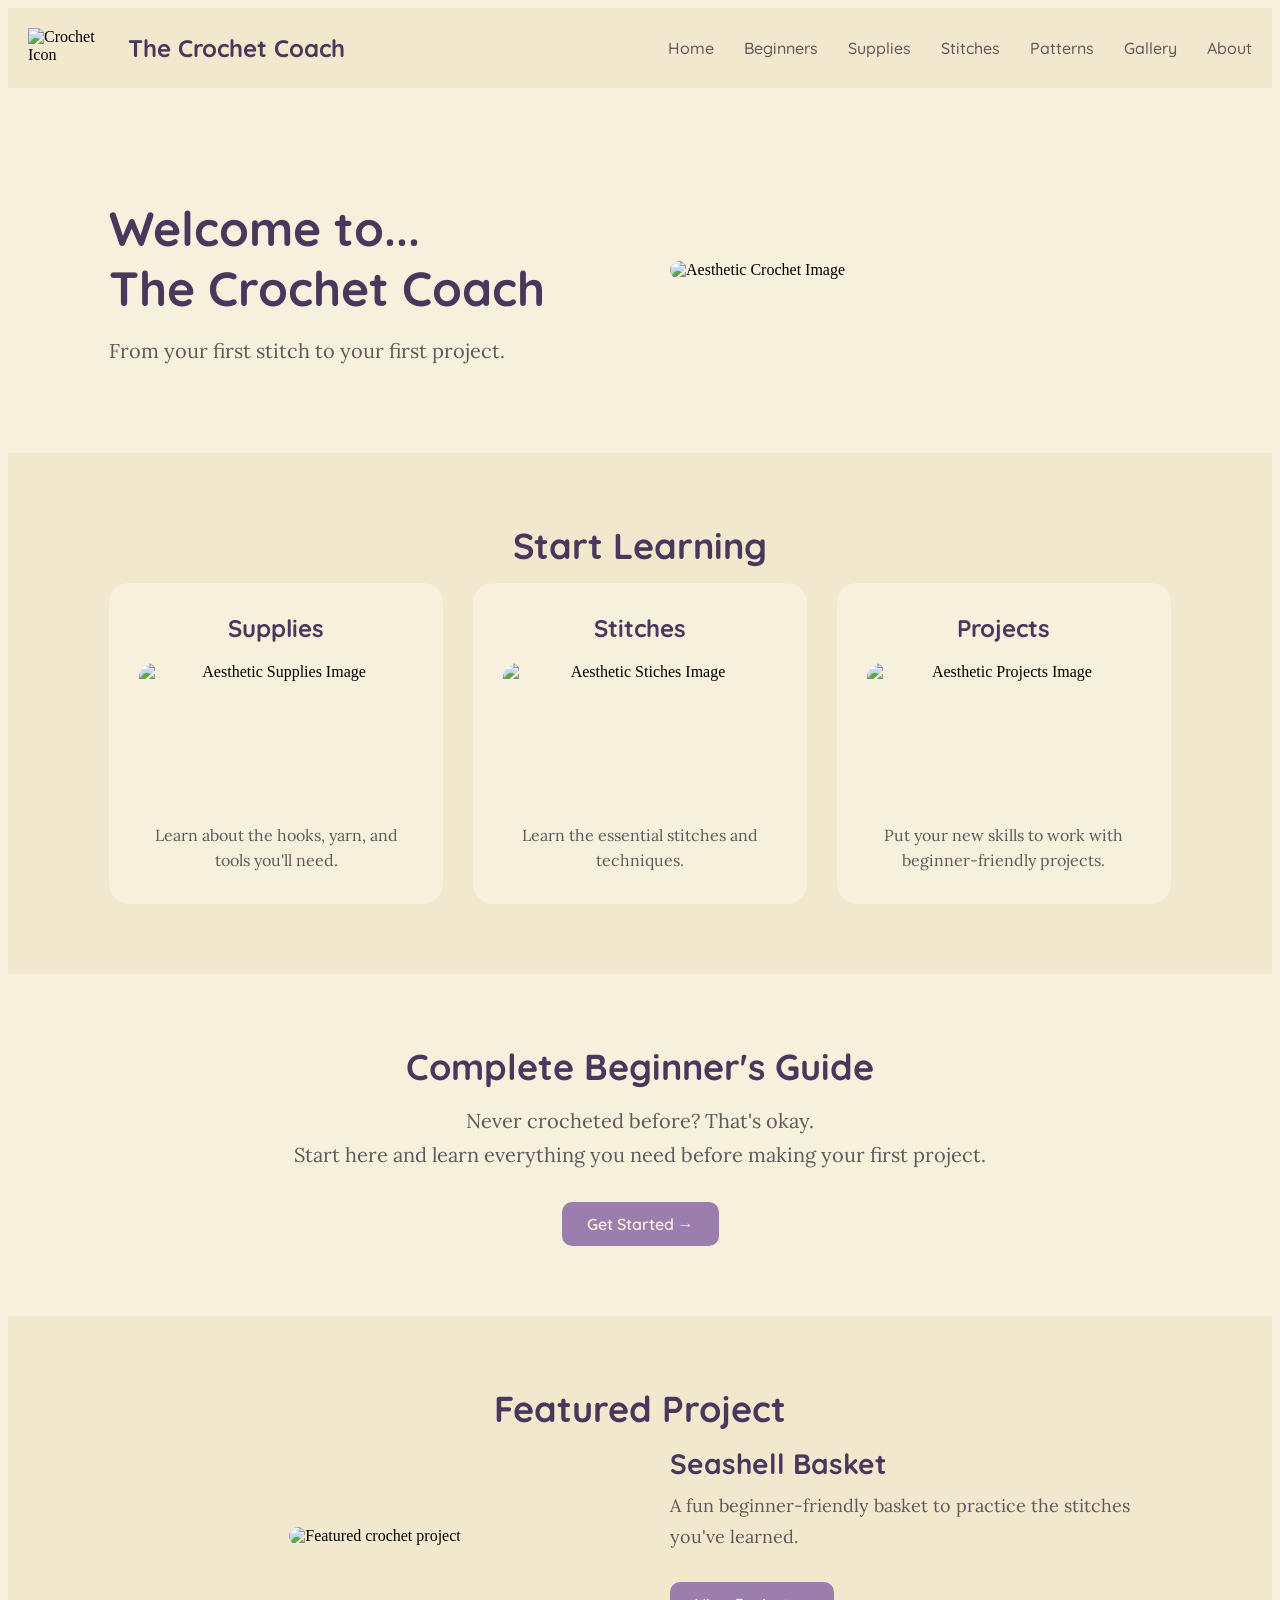
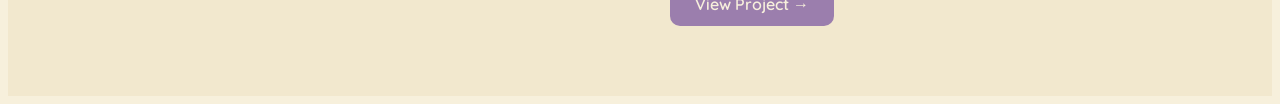
==== index.html @ aab61ac1 "Built website" ====
<!DOCTYPE html>
<html>

<head>
    <title>The Crochet Coach</title>
    <link rel="stylesheet" href="style.css">
</head>

<body>

<header>
    <nav>
        <div class="logo">
            <img src="images/Icon.png" alt="Crochet Icon">
            <span>The Crochet Coach</span>
        </div>

        <div class="nav">
            <a href="index.html">Home</a>
            <a href="/Pages/beginner-guide.html">Beginners</a>
            <a href="/Pages/supplies.html">Supplies</a>
            <a href="/Pages/stitches.html">Stitches</a>
            <a href="/Pages/patterns.html">Patterns</a>
            <a href="/Pages/gallery.html">Gallery</a>
            <a href="/Pages/about.html">About</a>

        </div>
    </nav>
</header>

<main>
    <!--Intro-->
    <section class="intro">
        <div class="welcome">
            <h1>Welcome to... <br> The Crochet Coach</h1>
            <p>From your first stitch to your first project.</p>
        </div>

        <div class="image">
            <img src="images/Hands&Hook.jpg" alt="Aesthetic Crochet Image">
        </div>
    </section>

    <!--Start Learning-->
    <section class="section-dark">
        <h2 class="section-title">Start Learning</h2>

        <div class="cards">

            <a href="Pages/supplies.html" class="link-card">
                <h3>Supplies</h3>
                <img src="images/Supplies.jpg" alt="Aesthetic Supplies Image">
                <p>Learn about the hooks, yarn, and tools you'll need.</p>
            </a>

            <a href="Pages/stiches.html" class="link-card">
                <h3>Stitches</h3>
                <img src="images/Stiches.jpg" alt="Aesthetic Stiches Image">
                <p>Learn the essential stitches and techniques.</p>
            </a>

            <a href="Pages/patterns.html" class="link-card">
                <h3>Projects</h3>
                <img src="images/Projects.jpg" alt="Aesthetic Projects Image">
                <p>Put your new skills to work with beginner-friendly projects.</p>
            </a>

        </div>
    </section>

    <!--Complete Beginner's Guide-->
    <section class="section-light">

        <h2 class="section-title">Complete Beginner's Guide</h2>

        <p class="section-description">
             Never crocheted before? That's okay. <br> Start here and learn everything you need before making your first project. 
        </p>

        <a href="Pages/beginner-guide.html" class="button">
            Get Started →
        </a>
    </section>

    <!--Featured Project-->
    <section class="section-dark">
        <h2 class="section-title">Featured Project</h2>

        <div class="column">
            <div class="image feature-img">
                <img src="images/Basket.png" alt="Featured crochet project">
            </div>

            <div class="featured-text">
                <h3 class="section-subtitle-main">Seashell Basket</h3>
                <p class="section-content">
                    A fun beginner-friendly basket to practice the
                    stitches you've learned.
                </p>

                <a href="https://www.youtube.com/watch?v=_e1Mk2yAWjg" class="button" target="_blank">View Project →</a>
            </div>

        </div>
    </section>
</main>

</body>

</html>
---- style.css ----
/*----Fonts----*/
@import url('https://fonts.googleapis.com/css2?family=Lora:wght@400;500&family=Quicksand:wght@400;500;600;700&display=swap');
/*--------------------*/

/*----General----*/
body{
    background-color: #F7F0DC;
}

p {
    color: #62575A;
    font-family:'Lora', serif;
}

.page-intro {
    text-align: center;
    padding: 80px 8% 60px;
}

.page-intro h1 {
    font-family: 'Quicksand', sans-serif;
    font-size: 48px;
    font-weight: 700;
    color: #4B365C;
    margin: 0 0 15px;
}

.page-intro p {
    font-family: 'Lora', serif;
    font-size: 20px;
    color: #62575A;
    margin: 0;
}

.section-light{
    background-color: #F7F0DC;
    text-align: center;
    padding: 70px 8%;
}

.section-dark{
    background-color: #F2E8CE;
    text-align: center;
    padding: 70px 8%;
}

.section-title{
    font-family: 'Quicksand', sans-serif;
    font-size: 36px;
    font-weight: 700;
    color: #4B365C;
    margin: 0 0 15px;
}

.section-description {
    font-family: 'Lora', serif;
    font-size: 20px;
    line-height: 1.7;
    color: #62575A;
    margin: 0 0 30px;
}

.section-content {
    font-family: 'Lora', serif;
    font-size: 18px;
    line-height: 1.7;
    color: #62575A;
    margin: 0 0 30px;
}

.section-subtitle-main {
    font-family: 'Quicksand', sans-serif;
    font-size: 28px;
    color: #4B365C;
    margin: 0 0 10px;
}

.section-subtitle {
    font-family: 'Quicksand', sans-serif;
    font-size: 22px;
    color: #4B365C;
    margin: 0 0 10px;
}
/*--------------------*/

/*----Images----*/
.image {
    flex: 1;
}

.image img {
    width: 100%;
    max-width: 550px;
    border-radius: 20px;
}
/*--------------------*/

/*----Columns----*/
.column {
    display: flex;
    align-items: center;
    justify-content: center;
    gap: 60px;
    max-width: 1000px;
    margin: 0 auto;
}
/*--------------------*/

/*----Cards----*/
.cards {
    display: flex;
    justify-content: center;
    align-items:stretch;
    gap: 30px;
}

.card {
    background-color: #F7F0DC;
    padding: 30px;
    border-radius: 20px;
    flex: 1;
    max-width: 300px;
}

.card h3 {
    font-family: 'Quicksand', sans-serif;
    font-size: 24px;
    color: #4B365C;
    margin-top: 0;
    margin-bottom: 20px;
}

.card img {
    width: 100%;
    height: 140px;
    object-fit: cover;
    border-radius: 15px;
    display: block;
    margin-bottom: 20px;
}

.card p {
    font-family: 'Lora', serif;
    font-size: 16px;
    line-height: 1.6;
    color: #62575A;
    margin: 0;
    
}

.link-card {
    background-color: #F7F0DC;
    padding: 30px;
    border-radius: 20px;
    flex: 1;
    max-width: 300px;
    transition: transform 0.2s ease, box-shadow 0.2s ease;
    color: inherit;
    text-decoration: none;
}

.link-card:hover {
    transform: translateY(-10px);
    box-shadow: 0 10px 25px rgba(75, 54, 92, 0.25);
}

.link-card h3 {
    font-family: 'Quicksand', sans-serif;
    font-size: 24px;
    color: #4B365C;
    margin-top: 0;
    margin-bottom: 20px;
}

.link-card img {
    width: 100%;
    height: 140px;
    object-fit: cover;
    border-radius: 15px;
    display: block;
    margin-bottom: 20px;
}

.link-card p {
    font-family: 'Lora', serif;
    font-size: 16px;
    line-height: 1.6;
    color: #62575A;
    margin: 0;
    
}
/*--------------------*/

/*----Buttons----*/
.button {
    display: inline-block;
    background-color: #9B7EAD;
    color: #F7F0DC;
    font-family: 'Quicksand', sans-serif;
    font-weight: 600;
    text-decoration: none;
    padding: 12px 25px;
    border-radius: 10px;
    transition: background-color 0.2s ease, transform 0.2s ease;
}

.button:hover {
    background-color: #9260b1;
    transform: translateY(-2px);
}
/*--------------------*/

/*----Header & Navigation----*/
header {
    background-color: #F2E8CE;
    padding: 20px;
}

nav {
    display: flex;
    justify-content: space-between;
    align-items: center;
}

.logo {
    display: flex;
    align-items:center;
    gap: 20px;
}

.logo img{
    height: 40px;
    width: 80px;
}

.logo span{
    font-family: 'Quicksand', sans-serif;
    font-weight: 700;
    font-size: 24px;
    color: #4B365C;
}

.nav{
    display: flex;
    gap: 30px;
}

.nav a {
    font-family: 'Quicksand', sans-serif;
    font-weight: 500;
    color: #62575A;
    text-decoration: none;
}

.nav a:hover{
    text-decoration:underline;
    text-underline-offset: 5px;
}
/*--------------------*/

/*----Homepage----*/
/*Intro*/
.intro {
    display: flex;
    align-items: center;
    justify-content: space-between;
    gap: 60px;
    padding: 70px 8%;
}

.welcome {
    flex: 1;
}

.welcome h1 {
    font-family: 'Quicksand', sans-serif;
    font-size: 48px;
    font-weight: 700;
    color: #4B365C;
    margin-bottom: 15px;
}

.welcome p {
    font-family: 'Lora', serif;
    font-size: 20px;
    color: #62575A;
}

/*Feature Project*/
.featured-img {
    display: block;
}

.featured-text {
    flex: 1;
    text-align: left;
}
/*--------------------*/

/*----Supplies----*/
/*Hooks*/
.hooks-img {
    display: block;
}

.hooks-text {
    flex: 1;
}

.hooks-heading {
    margin-top: 0;
    margin-bottom: 25px;
}

.hooks-subtitle {
    margin-top: 25px;
    margin-bottom: 8px;
}

.hooks-text p {
    margin: 0 0 10;
}

/*Yarn*/
.yarn-text {
    flex: 1;
    text-align:left;
}

.yarn-image img {
    width: 120%;
    max-width: 700px;
    display: block;
}

.yarn-heading {
    margin-top: 0;
    margin-bottom: 25px;
}

.yarn-subtitle {
    margin-top: 25px;
    margin-bottom: 8px;
}
/*--------------------*/

/*----Stiches----*/
.more-stitches-link-card{
    background-color: #F2E8CE;
}
/*--------------------*/

/*----Beginner's Guide----*/
/* Getting Started */
.getting-started-content {
    display: flex;
    align-items: center;
    gap: 60px;
    max-width: 1100px;
    margin: 0 auto;
    text-align: left;
}

.getting-started-text {
    flex: 1;
}

.getting-started-image {
    flex: 1;
    height: 100%;
    object-fit: cover;
    display: block;
}

.getting-started-text .button {
    display: inline-block;
    margin-bottom: 35px;
}

/* First Steps */
.first-steps-content {
    max-width: 800px;
    margin: 45px auto 0;
    text-align: left;
}

.step {
    display: flex;
    gap: 25px;
    align-items: flex-start;
    margin-bottom: 40px;
}

.step-number {
    display: flex;
    align-items: center;
    justify-content: center;
    min-width: 45px;
    height: 45px;
    background-color: #9B7EAD;
    color: #F7F0DC;
    font-family: 'Quicksand', sans-serif;
    font-weight: 700;
    border-radius: 50%;
}

.step h3 {
    font-family: 'Quicksand', sans-serif;
    font-size: 24px;
    color: #4B365C;
    margin: 0 0 10px;
}

.step p {
    font-family: 'Lora', serif;
    font-size: 16px;
    line-height: 1.7;
    color: #62575A;
    margin: 0 0 20px;
}

/* First Project */
.first-project-content {
    display: flex;
    align-items: center;
    gap: 60px;
    max-width: 1000px;
    margin: 45px auto 0;
    text-align: left;
}

.first-project-image{
    display: block;
}

.first-project-text {
    flex: 1;
}
/*--------------------*/

/*----Gallery----*/
.gallery {
    background-color: #F2E8CE;
    padding: 70px 8% 80px;
    text-align: center;
}

.gallery-container {
    display: flex;
    align-items: center;
    justify-content: center;
    gap: 30px;
    max-width: 1000px;
    margin: 0 auto 40px;
}

.gallery-image-container {
    width: 650px;
    height: 450px;
}

.gallery-image-container img {
    width: 100%;
    height: 100%;
    object-fit: cover;
    border-radius: 20px;
    display: block;
}

.gallery-arrow {
    background-color: #9B7EAD;
    color: #F7F0DC;
    border: none;
    width: 45px;
    height: 45px;
    border-radius: 50%;
    font-size: 22px;
    cursor: pointer;
    transition: background-color 0.2s ease, transform 0.2s ease;
}

.gallery-arrow:hover {
    background-color: #9260B1;
    transform: translateY(-2px);
}

.gallery-text {
    max-width: 650px;
    margin: 0 auto;
}

.gallery-text h2 {
    font-family: 'Quicksand', sans-serif;
    font-size: 30px;
    color: #4B365C;
    margin: 0 0 15px;
}

.gallery-text p {
    font-family: 'Lora', serif;
    font-size: 17px;
    line-height: 1.7;
    color: #62575A;
    margin: 0;
}

#gallery-pattern {
    display: inline-block;
    margin-top: 20px;
    font-family: 'Quicksand', sans-serif;
    font-weight: 600;
    color: #9B7EAD;
    text-decoration: none;
}

#gallery-pattern:hover {
    text-decoration: underline;
    text-underline-offset: 4px;
}

#gallery-counter {
    margin-top: 30px;
    font-family: 'Quicksand', sans-serif;
    font-size: 16px;
    font-weight: 600;
    color: #62575A;
}
/*--------------------*/

/*----About----*/
.about-text {
    flex: 1;
    text-align: left;
}

.about-text .section-title {
    margin-bottom: 20px;
}

.about-text .section-description {
    margin-bottom: 20px;
}
/*--------------------*/

/*----Patterns----*/

.pattern-guide {
    max-width: 900px;
    margin: 0 auto;
    text-align: left;
}

.pattern-guide > div {
    margin-bottom: 30px;
}

.pattern-guide > div:last-child {
    margin-bottom: 0;
}

.pattern-option {
    flex: 1;
    text-align: left;
}

.pattern-options {
    display: flex;
    gap: 60px;
    max-width: 1000px;
    margin: 45px auto 0;
}

.pattern-option .button {
    display: block;
    width: fit-content;
    margin-bottom: 15px;
}
/*--------------------*/
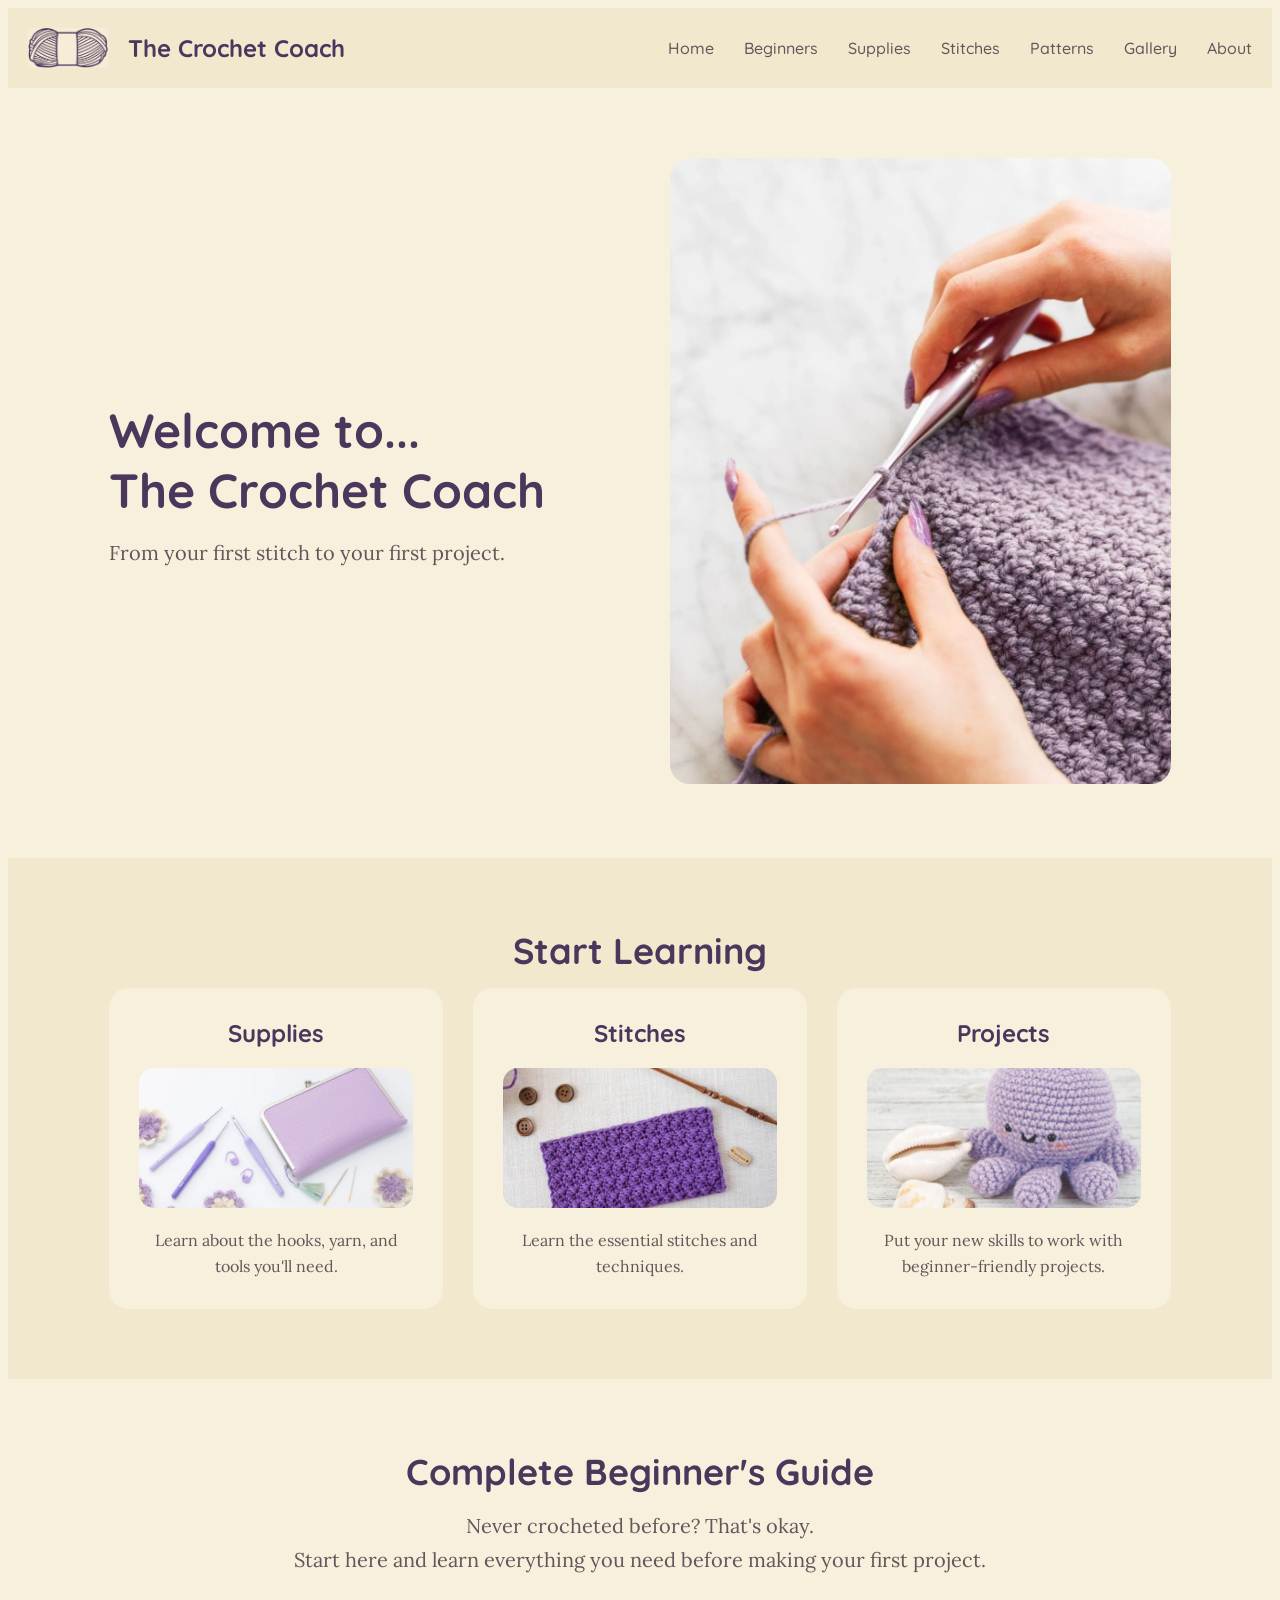
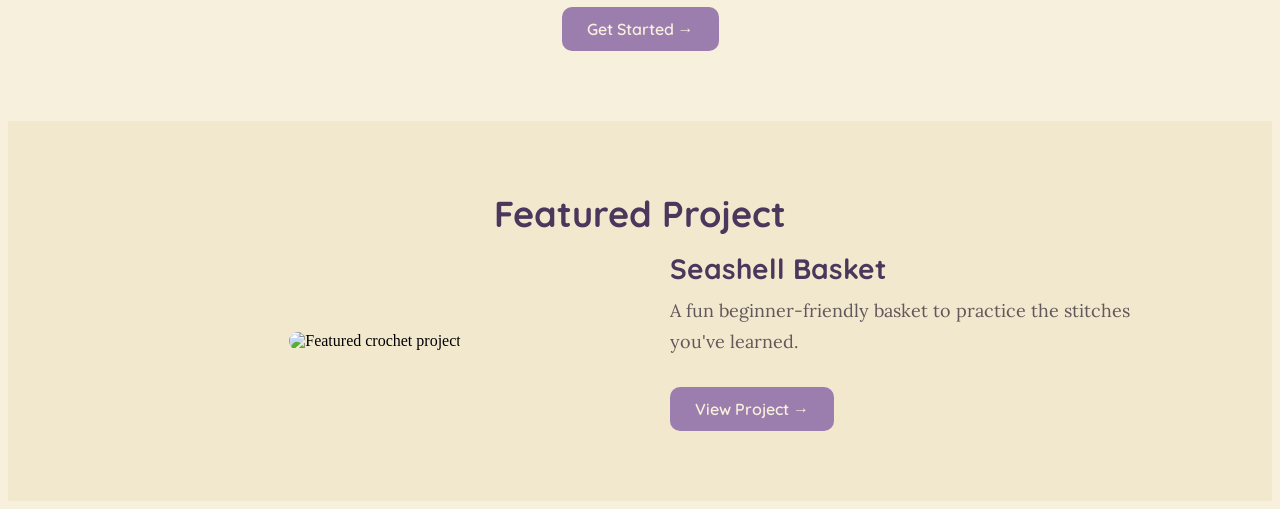
==== commit dafc33ae: "Fix image display & website links" ====
--- a/index.html
+++ b/index.html
@@ -11,18 +11,18 @@
 <header>
     <nav>
         <div class="logo">
-            <img src="images/Icon.png" alt="Crochet Icon">
+            <img src="Images/Icon.png" alt="Crochet Icon">
             <span>The Crochet Coach</span>
         </div>
 
         <div class="nav">
             <a href="index.html">Home</a>
-            <a href="/Pages/beginner-guide.html">Beginners</a>
-            <a href="/Pages/supplies.html">Supplies</a>
-            <a href="/Pages/stitches.html">Stitches</a>
-            <a href="/Pages/patterns.html">Patterns</a>
-            <a href="/Pages/gallery.html">Gallery</a>
-            <a href="/Pages/about.html">About</a>
+            <a href="Pages/beginner-guide.html">Beginners</a>
+            <a href="Pages/supplies.html">Supplies</a>
+            <a href="Pages/stitches.html">Stitches</a>
+            <a href="Pages/patterns.html">Patterns</a>
+            <a href="Pages/gallery.html">Gallery</a>
+            <a href="Pages/about.html">About</a>
 
         </div>
     </nav>
@@ -37,7 +37,7 @@
         </div>
 
         <div class="image">
-            <img src="images/Hands&Hook.jpg" alt="Aesthetic Crochet Image">
+            <img src="Images/Hands&Hook.jpg" alt="Aesthetic Crochet Image">
         </div>
     </section>
 
@@ -49,19 +49,19 @@
 
             <a href="Pages/supplies.html" class="link-card">
                 <h3>Supplies</h3>
-                <img src="images/Supplies.jpg" alt="Aesthetic Supplies Image">
+                <img src="Images/Supplies.jpg" alt="Aesthetic Supplies Image">
                 <p>Learn about the hooks, yarn, and tools you'll need.</p>
             </a>
 
             <a href="Pages/stiches.html" class="link-card">
                 <h3>Stitches</h3>
-                <img src="images/Stiches.jpg" alt="Aesthetic Stiches Image">
+                <img src="Images/Stiches.jpg" alt="Aesthetic Stiches Image">
                 <p>Learn the essential stitches and techniques.</p>
             </a>
 
             <a href="Pages/patterns.html" class="link-card">
                 <h3>Projects</h3>
-                <img src="images/Projects.jpg" alt="Aesthetic Projects Image">
+                <img src="Images/Projects.jpg" alt="Aesthetic Projects Image">
                 <p>Put your new skills to work with beginner-friendly projects.</p>
             </a>
 
@@ -88,7 +88,7 @@
 
         <div class="column">
             <div class="image feature-img">
-                <img src="images/Basket.png" alt="Featured crochet project">
+                <img src="Images/Basket.png" alt="Featured crochet project">
             </div>
 
             <div class="featured-text">
